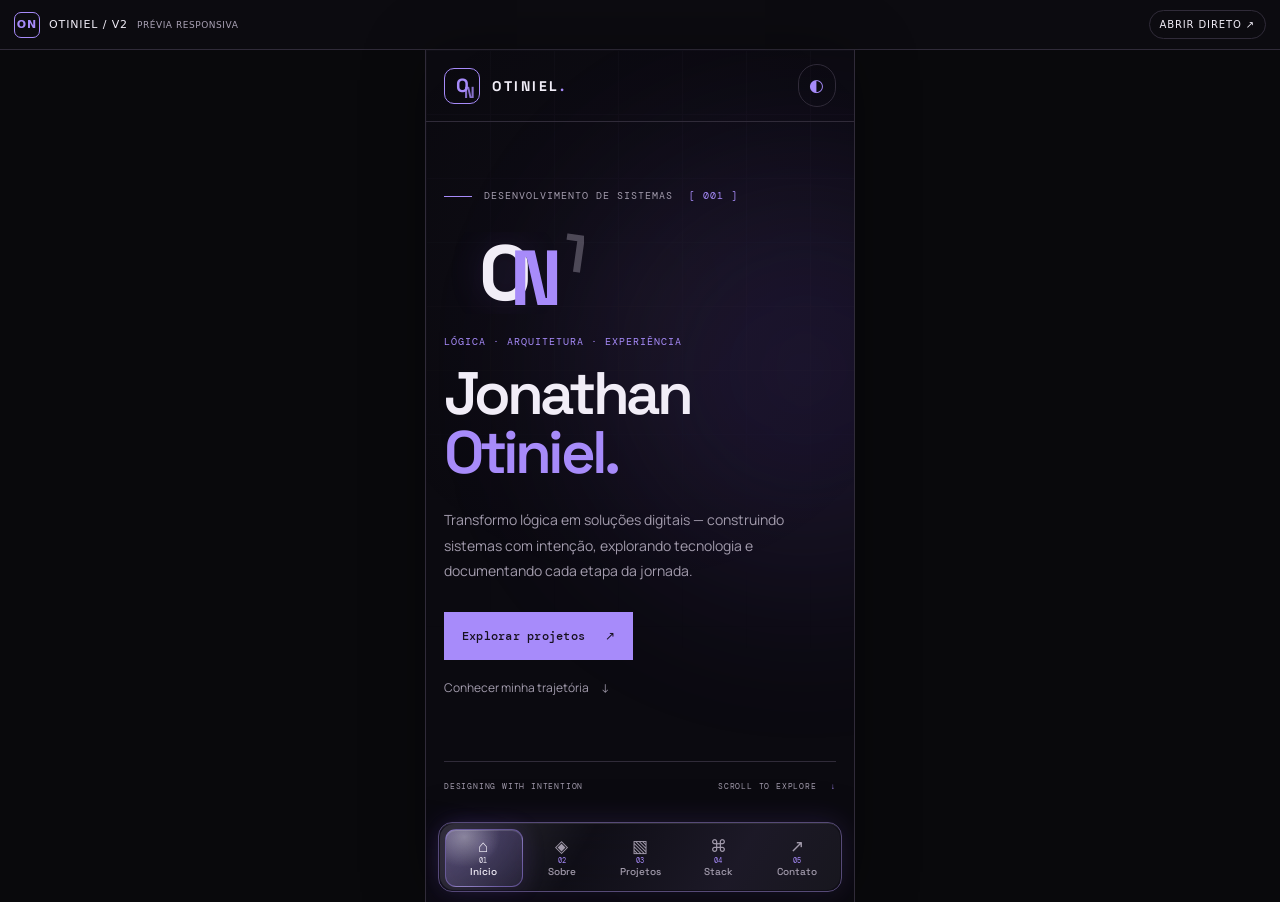
==== preview-mobile.html @ bd376189 "Add real responsive mobile preview route" ====
<!doctype html>
<html lang="pt-BR">
<head>
  <meta charset="utf-8">
  <meta name="viewport" content="width=device-width, initial-scale=1, viewport-fit=cover">
  <meta name="theme-color" content="#0b0a10">
  <meta name="description" content="Prévia mobile do OTINIEL Portfolio V2.">
  <title>Prévia mobile — OTINIEL Portfolio V2</title>
  <style>
    :root{color-scheme:dark;--bg:#09090c;--surface:#14121b;--line:#302b39;--text:#f1edf7;--muted:#aaa2b5;--accent:#a78bfa}
    *{box-sizing:border-box}
    html,body{margin:0;min-height:100%;background:var(--bg);color:var(--text);font-family:system-ui,-apple-system,BlinkMacSystemFont,"Segoe UI",sans-serif}
    .preview-bar{min-height:48px;padding:10px 14px;display:flex;align-items:center;justify-content:space-between;gap:12px;border-bottom:1px solid var(--line);background:rgba(13,12,17,.96);font-size:11px;letter-spacing:.08em}
    .preview-brand{display:flex;align-items:center;gap:9px;min-width:0}
    .preview-mark{height:26px;width:26px;border:1px solid var(--accent);border-radius:7px;display:grid;place-items:center;color:var(--accent);font-weight:800}
    .preview-title{white-space:nowrap;overflow:hidden;text-overflow:ellipsis}
    .preview-tag{font-size:9px;color:var(--muted);letter-spacing:.06em}
    .preview-open{flex:0 0 auto;padding:8px 10px;border:1px solid var(--line);border-radius:999px;color:var(--text);text-decoration:none;font-size:10px}
    .preview-open:focus-visible{outline:2px solid var(--accent);outline-offset:3px}
    .preview-frame{width:min(100%,430px);height:calc(100svh - 48px);min-height:500px;margin:0 auto;border-left:1px solid var(--line);border-right:1px solid var(--line);background:var(--bg);box-shadow:0 0 60px rgba(0,0,0,.3)}
    iframe{display:block;width:100%;height:100%;border:0;background:var(--bg)}
    .preview-fallback{display:none;padding:24px;line-height:1.7;color:var(--muted);font-size:14px}
    .preview-fallback a{color:var(--accent)}
    @media(max-width:600px){.preview-bar{min-height:44px;padding:8px 10px}.preview-frame{width:100%;height:calc(100svh - 44px);min-height:0;border:0}.preview-tag{display:none}.preview-open{padding:7px 8px;font-size:9px}}
    @media(prefers-reduced-motion:reduce){*{scroll-behavior:auto!important;animation:none!important;transition:none!important}}
  </style>
</head>
<body>
  <header class="preview-bar">
    <div class="preview-brand"><span class="preview-mark" aria-hidden="true">ON</span><span class="preview-title">OTINIEL / V2</span><span class="preview-tag">PRÉVIA RESPONSIVA</span></div>
    <a class="preview-open" href="./index.html" target="_top" rel="noopener">ABRIR DIRETO ↗</a>
  </header>
  <main class="preview-frame">
    <iframe src="./index.html" title="Prévia responsiva real do OTINIEL Portfolio V2" loading="eager"></iframe>
    <noscript><p class="preview-fallback">Abra a página principal para visualizar a prévia: <a href="./index.html">OTINIEL Portfolio V2</a>.</p></noscript>
  </main>
</body>
</html>
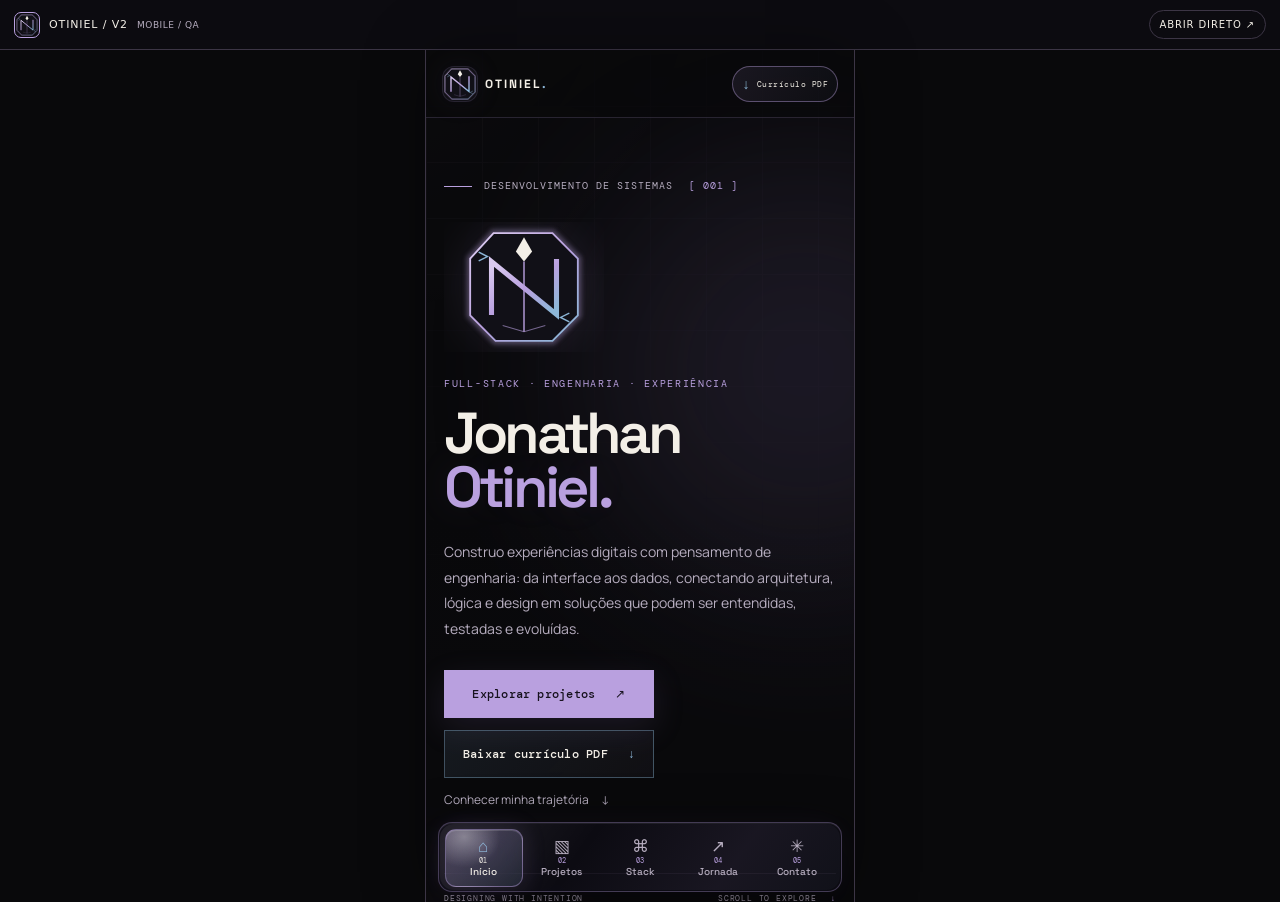
==== commit 1d482a0b: "Implement OTINIEL Portfolio V2.5 cyber-gothic identity, dark-only UI and downloadable CV" ====
--- a/preview-mobile.html
+++ b/preview-mobile.html
@@ -7,7 +7,7 @@
   <meta name="description" content="Prévia mobile do OTINIEL Portfolio V2.">
   <title>Prévia mobile — OTINIEL Portfolio V2</title>
   <style>
-    :root{color-scheme:dark;--bg:#09090c;--surface:#14121b;--line:#302b39;--text:#f1edf7;--muted:#aaa2b5;--accent:#a78bfa}
+    :root{color-scheme:dark;--bg:#09090B;--surface:#121018;--line:#3C3545;--text:#F3EFE7;--muted:#B6ADBF;--accent:#B9A0DF}
     *{box-sizing:border-box}
     html,body{margin:0;min-height:100%;background:var(--bg);color:var(--text);font-family:system-ui,-apple-system,BlinkMacSystemFont,"Segoe UI",sans-serif}
     .preview-bar{min-height:48px;padding:10px 14px;display:flex;align-items:center;justify-content:space-between;gap:12px;border-bottom:1px solid var(--line);background:rgba(13,12,17,.96);font-size:11px;letter-spacing:.08em}
@@ -27,7 +27,7 @@
 </head>
 <body>
   <header class="preview-bar">
-    <div class="preview-brand"><span class="preview-mark" aria-hidden="true">ON</span><span class="preview-title">OTINIEL / V2</span><span class="preview-tag">PRÉVIA RESPONSIVA</span></div>
+    <div class="preview-brand"><img class="preview-mark" src="assets/brand/otn-monogram.svg" alt="" width="26" height="26"><span class="preview-title">OTINIEL / V2</span><span class="preview-tag">MOBILE / QA</span></div>
     <a class="preview-open" href="./index.html" target="_top" rel="noopener">ABRIR DIRETO ↗</a>
   </header>
   <main class="preview-frame">
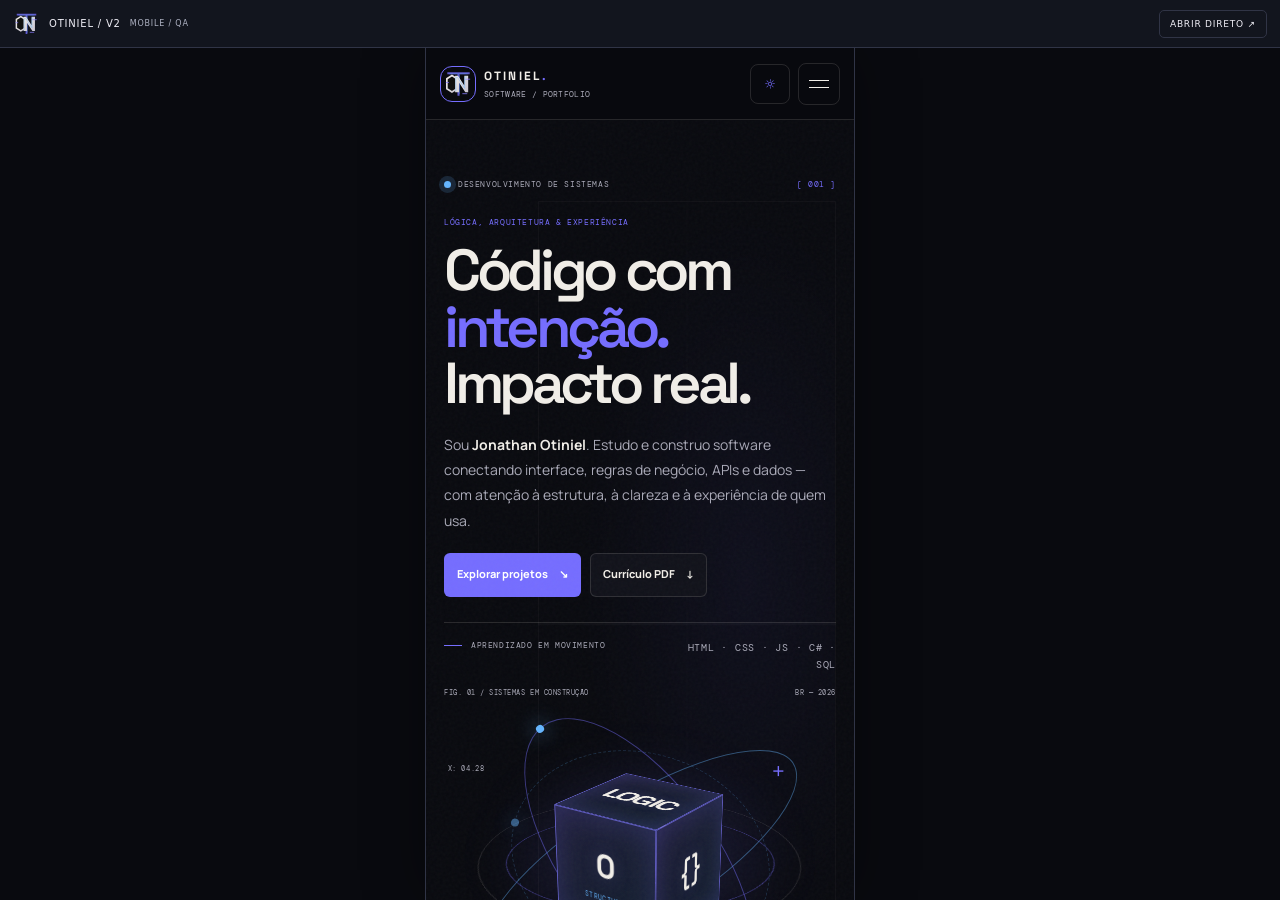
==== commit c6b893cf: "Keep mobile preview pointed at the reconstructed real homepage" ====
--- a/preview-mobile.html
+++ b/preview-mobile.html
@@ -1,38 +1,11 @@
 <!doctype html>
 <html lang="pt-BR">
 <head>
-  <meta charset="utf-8">
-  <meta name="viewport" content="width=device-width, initial-scale=1, viewport-fit=cover">
-  <meta name="theme-color" content="#0b0a10">
-  <meta name="description" content="Prévia mobile do OTINIEL Portfolio V2.">
+  <meta charset="utf-8"><meta name="viewport" content="width=device-width, initial-scale=1, viewport-fit=cover">
+  <meta name="theme-color" content="#090a0f"><meta name="description" content="Prévia móvel real do OTINIEL Portfolio V2.">
   <title>Prévia mobile — OTINIEL Portfolio V2</title>
   <style>
-    :root{color-scheme:dark;--bg:#09090B;--surface:#121018;--line:#3C3545;--text:#F3EFE7;--muted:#B6ADBF;--accent:#B9A0DF}
-    *{box-sizing:border-box}
-    html,body{margin:0;min-height:100%;background:var(--bg);color:var(--text);font-family:system-ui,-apple-system,BlinkMacSystemFont,"Segoe UI",sans-serif}
-    .preview-bar{min-height:48px;padding:10px 14px;display:flex;align-items:center;justify-content:space-between;gap:12px;border-bottom:1px solid var(--line);background:rgba(13,12,17,.96);font-size:11px;letter-spacing:.08em}
-    .preview-brand{display:flex;align-items:center;gap:9px;min-width:0}
-    .preview-mark{height:26px;width:26px;border:1px solid var(--accent);border-radius:7px;display:grid;place-items:center;color:var(--accent);font-weight:800}
-    .preview-title{white-space:nowrap;overflow:hidden;text-overflow:ellipsis}
-    .preview-tag{font-size:9px;color:var(--muted);letter-spacing:.06em}
-    .preview-open{flex:0 0 auto;padding:8px 10px;border:1px solid var(--line);border-radius:999px;color:var(--text);text-decoration:none;font-size:10px}
-    .preview-open:focus-visible{outline:2px solid var(--accent);outline-offset:3px}
-    .preview-frame{width:min(100%,430px);height:calc(100svh - 48px);min-height:500px;margin:0 auto;border-left:1px solid var(--line);border-right:1px solid var(--line);background:var(--bg);box-shadow:0 0 60px rgba(0,0,0,.3)}
-    iframe{display:block;width:100%;height:100%;border:0;background:var(--bg)}
-    .preview-fallback{display:none;padding:24px;line-height:1.7;color:var(--muted);font-size:14px}
-    .preview-fallback a{color:var(--accent)}
-    @media(max-width:600px){.preview-bar{min-height:44px;padding:8px 10px}.preview-frame{width:100%;height:calc(100svh - 44px);min-height:0;border:0}.preview-tag{display:none}.preview-open{padding:7px 8px;font-size:9px}}
-    @media(prefers-reduced-motion:reduce){*{scroll-behavior:auto!important;animation:none!important;transition:none!important}}
+    :root{color-scheme:dark;--bg:#090a0f;--panel:#12151e;--line:#303446;--text:#f0eff7;--muted:#aeb2c3;--accent:#8879ff}*{box-sizing:border-box}html,body{margin:0;min-height:100%;background:var(--bg);color:var(--text);font-family:system-ui,-apple-system,BlinkMacSystemFont,"Segoe UI",sans-serif}.preview-bar{position:relative;z-index:2;min-height:48px;padding:9px 13px;display:flex;align-items:center;justify-content:space-between;gap:12px;border-bottom:1px solid var(--line);background:var(--panel);font-size:10px;letter-spacing:.08em}.preview-brand{display:flex;align-items:center;gap:9px;min-width:0}.preview-mark{flex:0 0 27px;width:27px;height:27px;object-fit:contain}.preview-title{white-space:nowrap;overflow:hidden;text-overflow:ellipsis}.preview-tag{color:var(--muted);font-size:8px}.preview-open{flex:0 0 auto;padding:8px 10px;border:1px solid var(--line);border-radius:5px;color:var(--text);text-decoration:none;font-size:9px}.preview-open:focus-visible{outline:2px solid var(--accent);outline-offset:3px}.preview-frame{width:min(100%,430px);height:calc(100svh - 48px);min-height:480px;margin:0 auto;border-inline:1px solid var(--line);background:var(--bg);box-shadow:0 0 60px #0005}iframe{display:block;width:100%;height:100%;border:0;background:var(--bg)}@media(max-width:520px){.preview-bar{min-height:44px;padding:7px 9px}.preview-frame{width:100%;height:calc(100svh - 44px);min-height:0;border:0}.preview-tag{display:none}.preview-open{padding:7px 8px;font-size:8px}}
   </style>
 </head>
-<body>
-  <header class="preview-bar">
-    <div class="preview-brand"><img class="preview-mark" src="assets/brand/otn-monogram.svg" alt="" width="26" height="26"><span class="preview-title">OTINIEL / V2</span><span class="preview-tag">MOBILE / QA</span></div>
-    <a class="preview-open" href="./index.html" target="_top" rel="noopener">ABRIR DIRETO ↗</a>
-  </header>
-  <main class="preview-frame">
-    <iframe src="./index.html" title="Prévia responsiva real do OTINIEL Portfolio V2" loading="eager"></iframe>
-    <noscript><p class="preview-fallback">Abra a página principal para visualizar a prévia: <a href="./index.html">OTINIEL Portfolio V2</a>.</p></noscript>
-  </main>
-</body>
-</html>
+<body><header class="preview-bar"><div class="preview-brand"><img class="preview-mark" src="assets/brand/atom.svg" alt=""><span class="preview-title">OTINIEL / V2</span><span class="preview-tag">MOBILE / QA</span></div><a class="preview-open" href="./index.html" target="_top" rel="noopener">ABRIR DIRETO ↗</a></header><main class="preview-frame"><iframe src="./index.html" title="Prévia responsiva do portfólio" loading="eager"></iframe></main></body></html>
